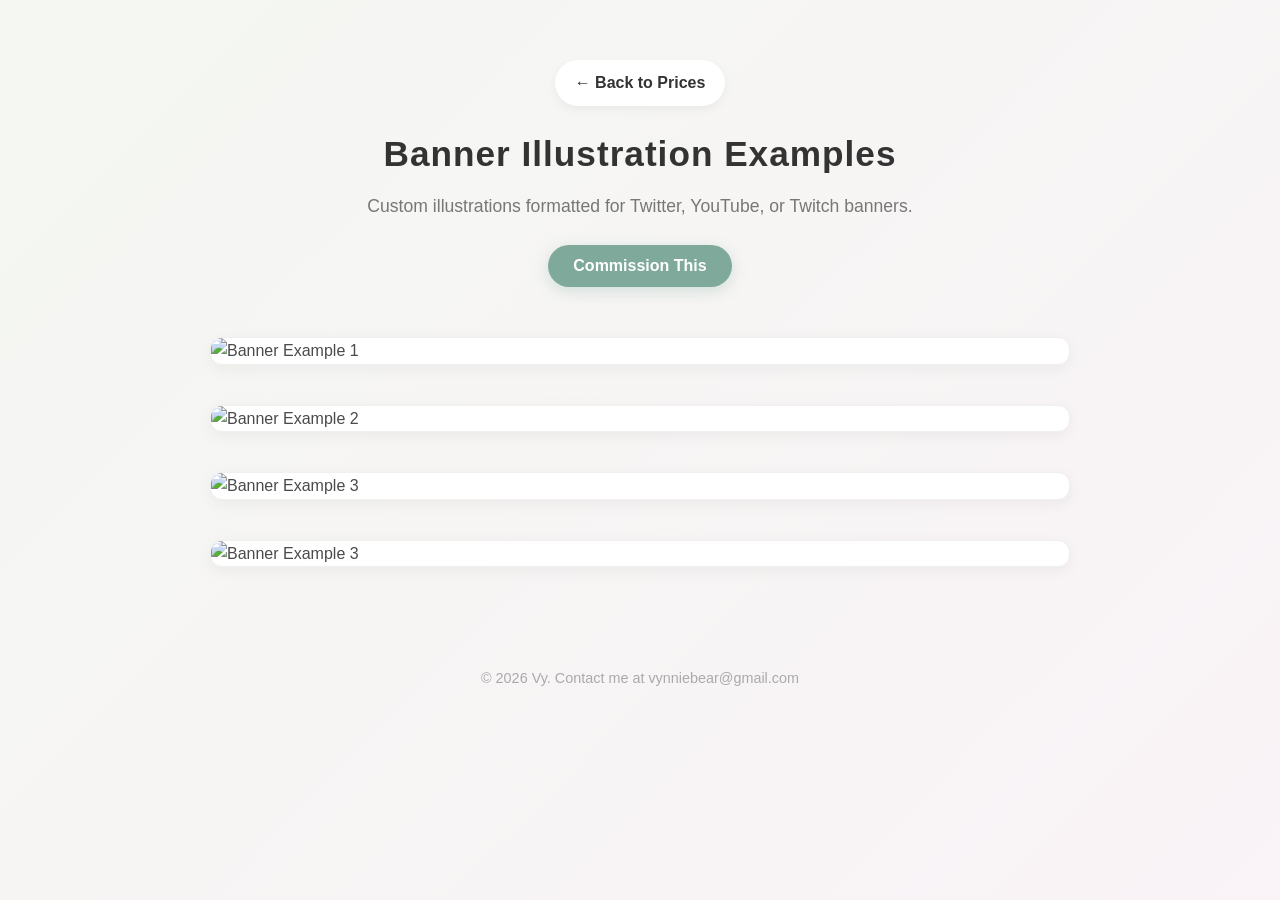
==== banner-illustration.html @ 2a2756af "Add files via upload" ====
<!DOCTYPE html>
<html lang="en">
<head>
    <meta charset="UTF-8">
    <meta name="viewport" content="width=device-width, initial-scale=1.0">
    <title>Banner Headshot Examples</title>
    <link rel="stylesheet" href="style.css">
</head>
<body>

    <header class="sub-header">
        <a href="index.html" class="back-button">← Back to Prices</a>
        <h1>Banner Illustration Examples</h1>
        <p>Custom illustrations formatted for Twitter, YouTube, or Twitch banners.</p>

         <button class="buy-btn gallery-buy-btn">Commission This</button>
         <div id="status-banner" class="status-hidden"></div>
    </header>

    <div class="container">
        <div class="banner-grid"> 
            
            <div class="banner-item">
                <img src="C:\Users\ADMIN\Documents\New folder\arts\banner1.jpg" alt="Banner Example 1">
            </div>
            
            <div class="banner-item">
                <img src="C:\Users\ADMIN\Documents\New folder\arts\banner3.png" alt="Banner Example 2">
            </div>
            
            <div class="banner-item">
                <img src="C:\Users\ADMIN\Documents\New folder\arts\banner2.jpg" alt="Banner Example 3">
            </div>

            <div class="banner-item">
                <img src="C:\Users\ADMIN\Documents\New folder\arts\kc full body.png" alt="Banner Example 3">
            </div>
            
        </div>
    </div>

    <footer>
        <p>&copy; 2026 Vy. Contact me at vynniebear@gmail.com</p>
    </footer>

    <script src="main.js"></script>

</body>
</html>
---- style.css ----
* {
    margin: 0;
    padding: 0;
    box-sizing: border-box;   
}


body {
    font-family: 'Segoe UI', Tahoma, Geneva, Verdana, sans-serif;
    color: #4a4a4a; 
    line-height: 1.6;
    background: linear-gradient(-45deg, #ffffff, #fdfbfb, #fbf2f8, #f4f7f2);
    background-size: 400% 400%;
    animation: subtleGradientBG 25s ease infinite;
}

@keyframes subtleGradientBG {
    0% { background-position: 0% 50%; }
    50% { background-position: 100% 50%; }
    100% { background-position: 0% 50%; }
}


@keyframes subtleFadeUp {
    from {
        opacity: 0;
        transform: translateY(30px);
    }
    to {
        opacity: 1;
        transform: translateY(0);
    }
}

/* Header Section */
header {
    position: relative; 
    text-align: center;
    padding: 120px 20px 40px;
    background-color: transparent; 
    
    opacity: 0;
    animation: subtleFadeUp 1s ease-out 0.1s forwards;
}

header.sub-header {
    padding: 60px 20px 30px; 
}



/* Buttons and Links */
.back-button {
    display: inline-block;
    margin-bottom: 20px;
    padding: 10px 20px;
    background-color: #ffffff;
    color: #333;
    text-decoration: none;
    border-radius: 50px;
    font-weight: bold;
    transition: all 0.3s ease;
    box-shadow: 0 4px 10px rgba(0,0,0,0.05);
}

.back-button:hover {
    background-color: #f4b8e4;
    color: #ffffff;
    transform: translateX(-5px); 
}

header h1 {
    font-size: 3rem;
    color: #333333;
    margin-bottom: 10px;
    letter-spacing: 1px;
}

header.sub-header h1 {
    font-size: 2.2rem;
}

header p {
    font-size: 1.1rem;
    color: #777777;
    max-width: 600px;
    margin: 0 auto;
}

/* Main Container */
.container {
    max-width: 900px; 
    margin: 20px auto;
    padding: 0 20px;
}

/* Commission Cards Grid */
.commission-grid {
    display: flex;
    flex-direction: column; 
    gap: 30px;
}

/* Individual Commission Card - */
.commission-card {
    display: flex;
    flex-direction: row; 
    background: #ffffff;
    border-radius: 12px;
    overflow: hidden;
    border: 1px solid rgba(240, 240, 240, 0.8);
    box-shadow: 0 8px 25px rgba(0,0,0,0.04); 
    transition: transform 0.3s ease, box-shadow 0.3s ease;
    text-decoration: none; 
    color: inherit; 
    cursor: pointer;
    
    /* Animation settings */
    opacity: 0;
    animation: subtleFadeUp 0.8s cubic-bezier(0.16, 1, 0.3, 1) forwards;
}

/* delay cards */
.commission-card:nth-child(1) { animation-delay: 0.2s; }
.commission-card:nth-child(2) { animation-delay: 0.4s; }
.commission-card:nth-child(3) { animation-delay: 0.6s; }
.commission-card:nth-child(4) { animation-delay: 0.8s; }
.commission-card:nth-child(5) { animation-delay: 1.0s; }

.commission-card:hover {
    transform: translateY(-5px); 
    box-shadow: 0 15px 35px rgba(0,0,0,0.08);
}

.commission-img {
    width: 55%; 
    height: 400px;
    object-fit: cover; 
    display: block;
    transition: filter 0.3s ease;
}


.commission-card:hover .commission-img {
    filter: brightness(1.05); 
}

.commission-details {
    width: 45%; 
    padding: 30px;
    display: flex;
    flex-direction: column;
    justify-content: center; 
}

@media (max-width: 768px) {
    .commission-card {
        flex-direction: column;
    }
    .commission-img {
        width: 100%;
        height: 350px;
    }
    .commission-details {
        width: 100%;
        padding: 25px;
    }
}

.commission-details h3 {
    font-size: 1.4rem; 
    margin-bottom: 5px;
    color: #333333;
}

.price {
    font-size: 1.1rem; 
    color: #d1aa7a; 
    font-weight: 600; 
    margin-bottom: 15px;
}

.features {
    list-style-type: none;
}

.features li {
    font-size: 0.9rem; 
    margin-bottom: 8px;
    color: #666666; 
    position: relative;
    padding-left: 20px;
}

.features li::before {
    content: "✦";
    position: absolute;
    left: 0;
    color: #f4b8e4; 
}

/* Example Sub-Page Gallery */
.example-grid {
    display: grid;
    grid-template-columns: repeat(auto-fit, minmax(250px, 1fr));
    gap: 20px;
    opacity: 0;
    animation: subtleFadeUp 0.8s ease-out 0.3s forwards; 
}

.example-item img {
    width: 100%;
    height: 300px; 
    object-fit: contain;
    display: block;
    transition: transform 0.4s ease;
}

.example-item img {
    width: 100%;
    height: 300px;
    object-fit: contain;
    display: block;
    transition: transform 0.4s ease;
}

.example-item:hover img {
    transform: scale(1.05); 
}

/* Do's and Don'ts Section */
.info-section {
    display: flex;
    gap: 20px;
    margin-top: 40px;
    opacity: 0;
    animation: subtleFadeUp 0.8s ease-out 1.2s forwards; 
}

@media (max-width: 768px) {
    .info-section {
        flex-direction: column;
    }
}

.info-box {
    flex: 1;
    background: rgba(255, 255, 255, 0.9);
    border: 1px solid rgba(240, 240, 240, 0.8);
    border-radius: 12px;
    padding: 30px;
    box-shadow: 0 8px 25px rgba(0,0,0,0.04);
    backdrop-filter: blur(5px);
}

.info-box h3 {
    font-size: 1.3rem;
    margin-bottom: 15px;
    color: #7fa99b; 
    border-bottom: 1px solid #f0f0f0;
    padding-bottom: 10px;
}

.info-box.donts h3 {
    color: #d98c8c; 
}

.info-box ul {
    list-style-position: inside;
    color: #666666;
    line-height: 1.8;
}

/* Footer */
footer {
    text-align: center;
    padding: 40px 20px;
    background-color: transparent;
    margin-top: 60px;
    opacity: 0;
    animation: subtleFadeUp 0.8s ease-out 1.5s forwards;
}

footer p {
    color: #aaaaaa;
    font-size: 0.9rem;
}


/* =========================================
   CLEAN TOP NAVIGATION BAR
   ========================================= */
.main-nav {
    display: flex;
    justify-content: space-between;
    align-items: center;
    position: relative;
    padding: 30px 60px;
    width: 100%;
    position: absolute; 
    top: 0;
    left: 0;
    z-index: 1000;
}

/* Responsive padding for smaller screens */
@media (max-width: 768px) {
    .main-nav {
        padding: 20px 30px;
    }
}

/* Left Side: "My artworks" (Logo Style) */
.nav-logo {
    font-family: 'Brush Script MT', 'Lucida Handwriting', cursive; 
    font-size: 2.8rem;
    color: #f4b8e4; 
    text-decoration: none;
    transition: transform 0.3s ease, color 0.3s ease;
    line-height: 1;
}

.nav-logo:hover {
    transform: scale(1.02);
    color: #eaa3d6;
}

/* Right Side: Navigation Links */
.nav-links {
    display: flex;
    gap: 40px; 
    align-items: center;
}

.nav-link {
    font-family: 'Segoe UI', Tahoma, Geneva, Verdana, sans-serif;
    font-size: 1.1rem;
    color: #555555; 
    text-decoration: none;
    transition: color 0.3s ease;
}

.nav-link:hover {
    color: #7fa99b; 
}

/* Make sure the header text gets pushed down below the new nav bar */
header {
    position: relative; 
    text-align: center;
    padding: 160px 20px 40px; 
    background-color: transparent; 
    opacity: 0;
    animation: subtleFadeUp 1s ease-out 0.1s forwards;
}

html {
    scroll-behavior: smooth;
}

/* =========================================
   EDITORIAL "ABOUT" PAGE 
   ========================================= */

.about-container {
    max-width: 1100px;
    margin: 0 auto;
    padding: 160px 20px 60px; 
    opacity: 0;
    animation: subtleFadeUp 1s ease-out 0.2s forwards;
}

/* The massive hero image at the top */
.about-hero-art {
    width: 100%;
    height: auto; 
    border-radius: 12px;
    box-shadow: 0 15px 40px rgba(0, 0, 0, 0.08);
    border: 1px solid rgba(255, 255, 255, 0.8);
    margin-bottom: 50px;
    transition: transform 0.4s ease;
    display: block;
}

.about-hero-art:hover {
    transform: scale(1.01); 
}

.about-heading {
    font-size: 3.5rem;
    color: #333333;
    margin-bottom: 20px;
    text-align: center;
    font-family: 'Brush Script MT', 'Lucida Handwriting', cursive; 
    color: #f4b8e4;
}

/* The large, readable bio paragraph */
.about-intro {
    font-size: 1.4rem; 
    line-height: 1.8;
    color: #555555;
    max-width: 900px;
    margin: 0 auto 80px auto;
    text-align: left;
}

/* The 3-column info layout */
.about-grid {
    display: grid;
    grid-template-columns: repeat(3, 1fr); 
    gap: 50px;
    padding-top: 50px;
    border-top: 1px solid #f0f0f0; 
}

/* On phones, the columns will stack on top of each other */
@media (max-width: 768px) {
    .about-grid {
        grid-template-columns: 1fr;
        gap: 30px;
    }
    .about-heading { font-size: 2.5rem; }
    .about-intro { font-size: 1.2rem; }
    .about-hero-art { height: 300px; }
}

.about-col h3 {
    font-size: 1.1rem;
    text-transform: uppercase;
    letter-spacing: 1.5px;
    color: #7fa99b; 
    margin-bottom: 15px;
}

.about-col p {
    font-size: 0.95rem;
    color: #666666;
    margin-bottom: 15px;
    line-height: 1.6;
}

/* The clean lists in the columns */
.about-list {
    list-style-type: none;
    padding: 0;
}

.about-list li {
    margin-bottom: 10px;
}

.about-list a, .about-list li {
    color: #333333;
    text-decoration: none;
    font-weight: 600;
    font-size: 1.05rem;
    transition: color 0.3s ease;
}

.about-list a:hover {
    color: #f4b8e4; 
}

/* =========================================
   PORTFOLIO BUTTON (ABOUT PAGE)
   ========================================= */

.about-cta {
    text-align: center;
    margin-bottom: 80px; 
}

.portfolio-btn {
    display: inline-block;
    padding: 18px 50px;
    background-color: #f4b8e4; 
    color: #ffffff;
    text-decoration: none;
    border-radius: 50px;
    font-family: 'Segoe UI', Tahoma, Geneva, Verdana, sans-serif;
    font-size: 1.2rem;
    font-weight: bold;
    letter-spacing: 1px;
    transition: transform 0.3s ease, background-color 0.3s ease, box-shadow 0.3s ease;
    box-shadow: 0 10px 25px rgba(244, 184, 228, 0.4); 
}

.portfolio-btn:hover {
    transform: translateY(-4px) scale(1.02); 
    background-color: #eaa3d6; 
    box-shadow: 0 15px 35px rgba(244, 184, 228, 0.6);
}

/* =========================================
   BANNER EXAMPLES PAGE FIX
   ========================================= */

.banner-grid {
    display: flex;
    flex-direction: column; 
    gap: 40px; 
    opacity: 0;
    animation: subtleFadeUp 0.8s ease-out 0.3s forwards;
}

.banner-item {
    border-radius: 12px;
    overflow: hidden;
    box-shadow: 0 4px 15px rgba(0,0,0,0.05);
    border: 1px solid #f0f0f0;
    background: #ffffff;
}

.banner-item img {
    width: 100%; 
    height: auto; 
    display: block;
    transition: transform 0.4s ease;
}

.banner-item:hover img {
    transform: scale(1.02); 
}

/* =========================================
   COMMISSION "BUY" BUTTON
   ========================================= */

.buy-btn {
    margin-top: 20px;
    padding: 12px 25px;
    background-color: #7fa99b; 
    color: #ffffff;
    border: none;
    border-radius: 50px;
    font-family: 'Segoe UI', Tahoma, Geneva, Verdana, sans-serif;
    font-size: 1rem;
    font-weight: bold;
    cursor: pointer;
    transition: all 0.3s ease;
    align-self: flex-start; /* Keeps the button from stretching across the whole card */
    box-shadow: 0 4px 15px rgba(127, 169, 155, 0.3);
}

.buy-btn:hover {
    background-color: #5c8275; 
    transform: translateY(-2px);
    box-shadow: 0 6px 20px rgba(127, 169, 155, 0.5);
}


.buy-btn:focus, .portfolio-btn:focus {
    outline: 3px solid #f4b8e4;
    outline-offset: 3px;
}

.buy-btn:active, .portfolio-btn:active {
    transform: translateY(2px); 
}

/* =========================================
   JAVASCRIPT NOTIFICATION BANNER
   ========================================= */

.status-hidden {
    display: none; 
}


.status-visible {
    display: block;
    margin: 25px auto 0;
    max-width: 600px;
    padding: 15px 25px;
    background-color: #ffe6eb; 
    color: #d9534f; 
    border: 2px solid #f4b8e4;
    border-radius: 12px;
    font-size: 1.2rem;
    font-weight: bold;
    box-shadow: 0 10px 25px rgba(217, 83, 79, 0.2);
    
    animation: popIn 0.5s cubic-bezier(0.175, 0.885, 0.32, 1.275) forwards;
}

@keyframes popIn {
    0% { transform: scale(0.8); opacity: 0; }
    100% { transform: scale(1); opacity: 1; }
}


.gallery-buy-btn {
    align-self: center;
    margin-top: 25px;
    display: inline-block;
}

/* =========================================
   PROCESS & FAQ PAGE
   ========================================= */

.process-container {
    max-width: 800px;
    margin: 0 auto;
    padding: 160px 20px 60px;
    opacity: 0;
    animation: subtleFadeUp 1s ease-out 0.2s forwards;
}

.process-heading, .faq-heading {
    text-align: center;
    color: #333333;
    font-size: 2.5rem;
    margin-bottom: 10px;
}

.faq-heading {
    margin-top: 80px;
    margin-bottom: 30px;
    font-size: 2rem;
}

.process-intro {
    text-align: center;
    color: #777777;
    font-size: 1.1rem;
    margin-bottom: 50px;
}

/* --- THE TIMELINE --- */
.timeline {
    position: relative;
    padding-left: 30px;
    border-left: 3px solid #f0f0f0;
}

.timeline-step {
    position: relative;
    margin-bottom: 40px;
}

.step-number {
    position: absolute;
    left: -48px; 
    top: 0;
    width: 35px;
    height: 35px;
    background-color: #f4b8e4;
    color: #ffffff;
    border-radius: 50%;
    display: flex;
    justify-content: center;
    align-items: center;
    font-weight: bold;
    box-shadow: 0 4px 10px rgba(244, 184, 228, 0.4);
}

.step-content {
    background: #ffffff;
    padding: 20px 25px;
    border-radius: 12px;
    border: 1px solid #f0f0f0;
    box-shadow: 0 8px 25px rgba(0,0,0,0.03);
    transition: transform 0.3s ease;
}

.step-content:hover {
    transform: translateX(5px);
    border-color: #f4b8e4;
}

.step-content h3 {
    color: #7fa99b;
    margin-bottom: 10px;
}

.step-content p {
    color: #666666;
    font-size: 0.95rem;
}

/* --- THE FAQ ACCORDION --- */
.faq-container {
    display: flex;
    flex-direction: column;
    gap: 10px;
}

.accordion {
    background-color: #ffffff;
    color: #333333;
    cursor: pointer;
    padding: 20px;
    width: 100%;
    border: 1px solid #f0f0f0;
    border-radius: 8px;
    text-align: left;
    outline: none;
    font-size: 1.1rem;
    font-weight: bold;
    transition: all 0.3s ease;
    box-shadow: 0 4px 10px rgba(0,0,0,0.02);
}

/* Change color when hovered or opened */
.accordion:hover, .active-acc {
    background-color: #f9f9f9;
    color: #f4b8e4;
    border-color: #f4b8e4;
}

/* Adds a plus sign that turns into a minus sign */
.accordion:after {
    content: '\002B'; 
    color: #7fa99b;
    font-weight: bold;
    float: right;
    margin-left: 5px;
}

.active-acc:after {
    content: "\2212"; 
}

/* The hidden text panel */
.panel {
    padding: 0 20px;
    background-color: white;
    max-height: 0;
    overflow: hidden;
    transition: max-height 0.4s ease-out; 
}

.panel p {
    padding: 20px 0;
    color: #666666;
    line-height: 1.6;
}

/* =========================================
   CENTER NAVIGATION TEXT
   ========================================= */

.nav-made-by {
    position: absolute; 
    left: 50%; 
    transform: translateX(-50%); 
    font-size: 1.05rem;
    color: #7fa99b; 
    font-family: 'Georgia', serif; 
    font-style: italic;
    letter-spacing: 1px;
}


@media (max-width: 600px) {
    .nav-made-by {
        display: none;
    }
}
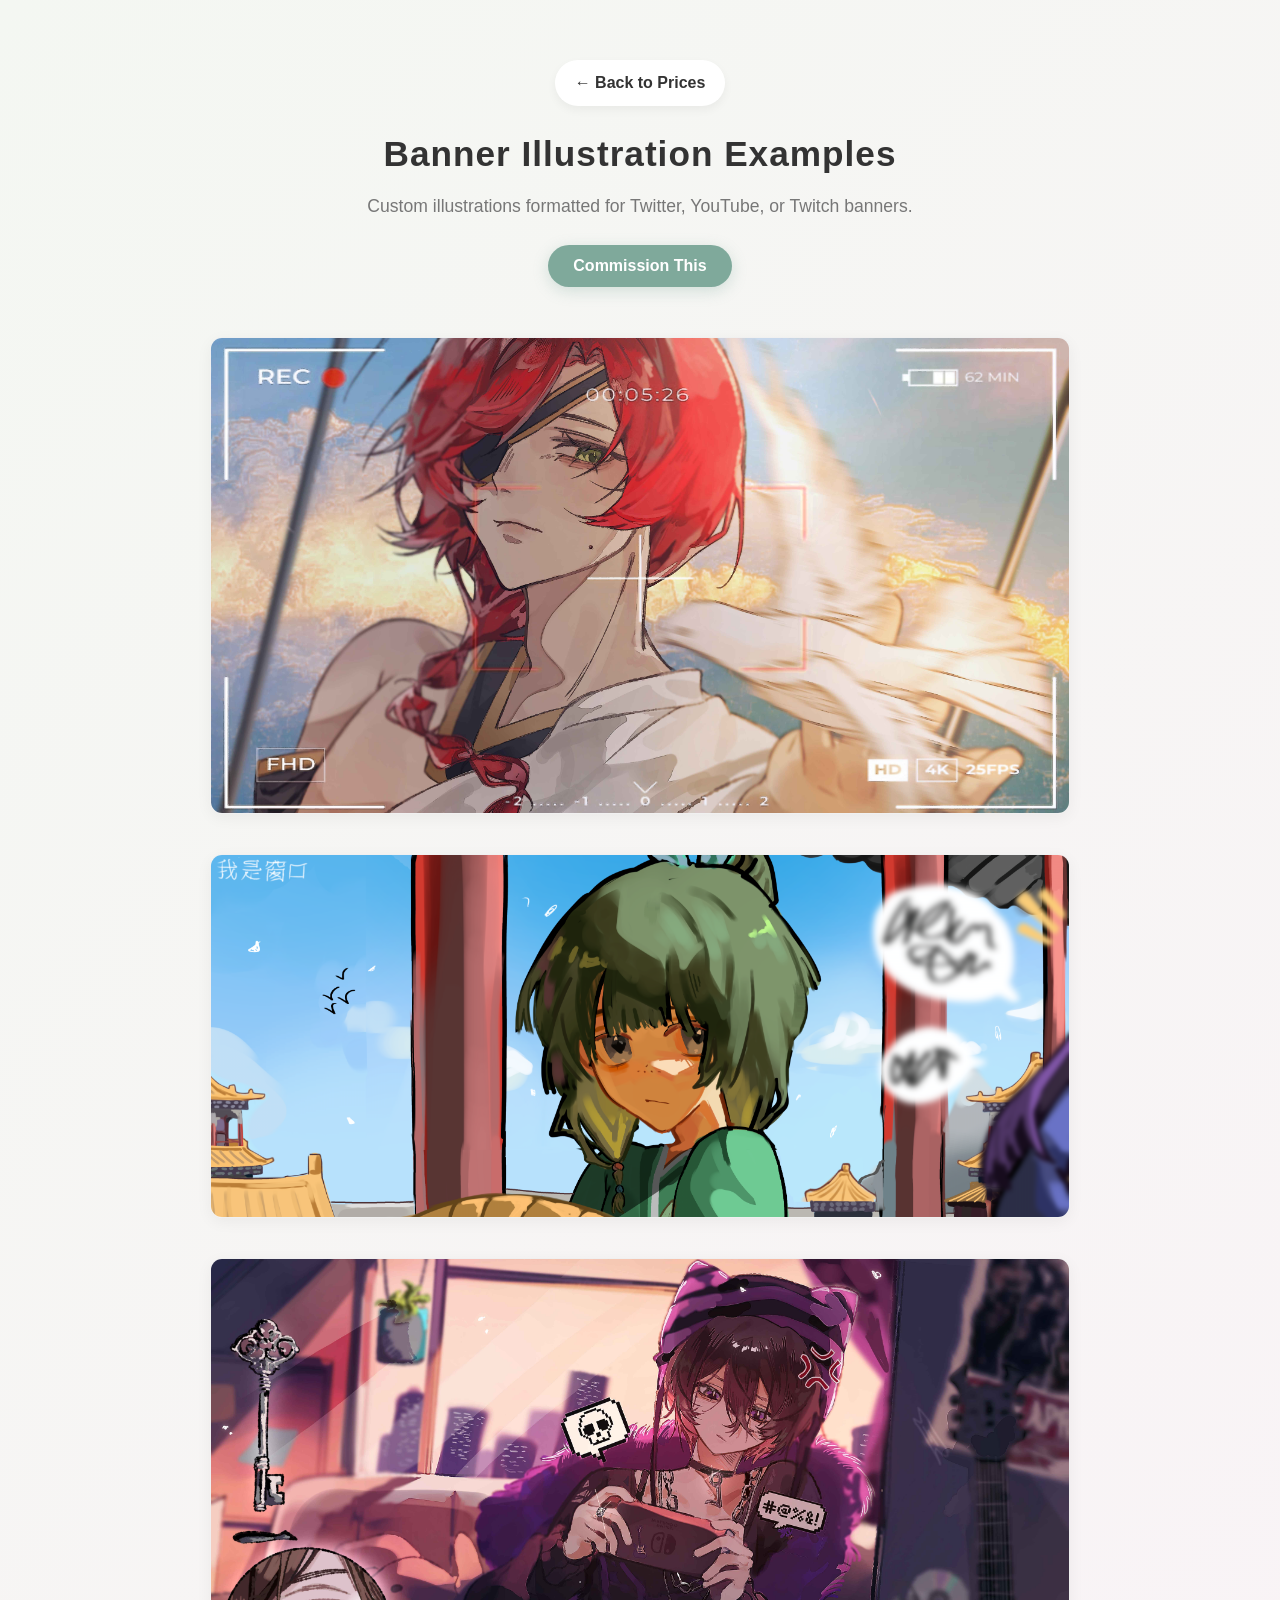
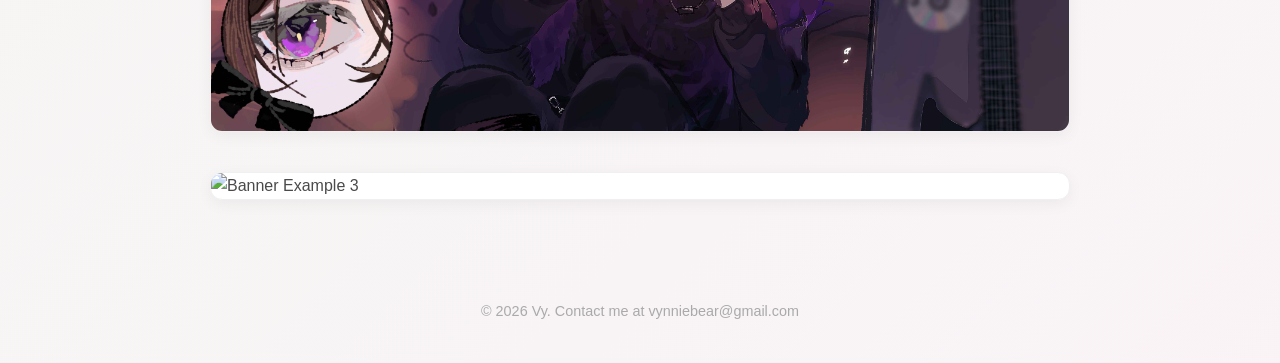
==== commit 4323dcd2: "initiate" ====
--- a/banner-illustration.html
+++ b/banner-illustration.html
@@ -21,19 +21,19 @@
         <div class="banner-grid"> 
             
             <div class="banner-item">
-                <img src="C:\Users\ADMIN\Documents\New folder\arts\banner1.jpg" alt="Banner Example 1">
+                <img src="arts\banner1.jpg" alt="Banner Example 1">
             </div>
             
             <div class="banner-item">
-                <img src="C:\Users\ADMIN\Documents\New folder\arts\banner3.png" alt="Banner Example 2">
+                <img src="arts\banner3.png" alt="Banner Example 2">
             </div>
             
             <div class="banner-item">
-                <img src="C:\Users\ADMIN\Documents\New folder\arts\banner2.jpg" alt="Banner Example 3">
+                <img src="arts\banner2.jpg" alt="Banner Example 3">
             </div>
 
             <div class="banner-item">
-                <img src="C:\Users\ADMIN\Documents\New folder\arts\kc full body.png" alt="Banner Example 3">
+                <img src="arts\kc full body.png" alt="Banner Example 3">
             </div>
             
         </div>
